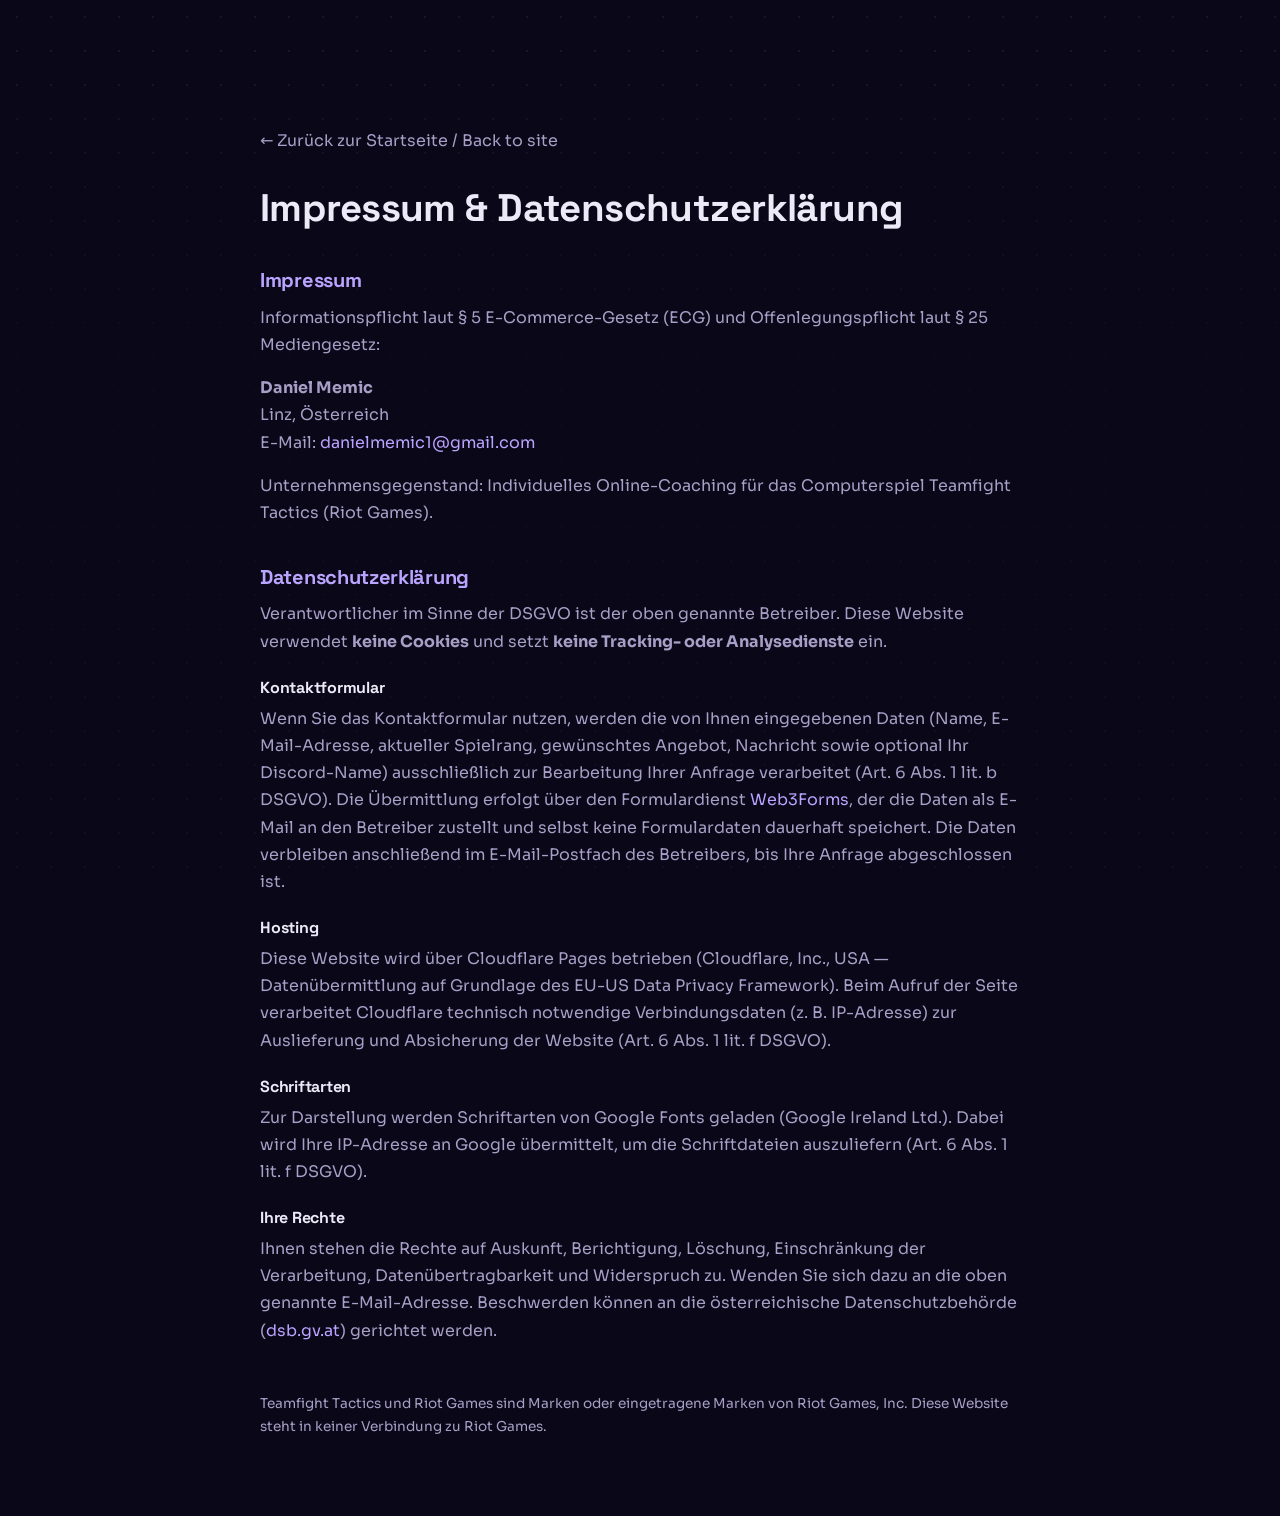
==== legal.html @ 5e313c7e "Add Impressum/privacy page, footer link; show peak ladder rank #34" ====
<!DOCTYPE html>
<html lang="de">
<head>
  <meta charset="UTF-8">
  <meta name="viewport" content="width=device-width, initial-scale=1.0">
  <title>Impressum &amp; Datenschutz — Challenger TFT Coaching</title>
  <meta name="description" content="Impressum und Datenschutzerklärung von Challenger TFT Coaching.">
  <meta name="robots" content="noindex, follow">
  <meta name="theme-color" content="#0a0718">

  <link rel="icon" href="assets/logo.png" type="image/png">

  <link rel="preconnect" href="https://fonts.googleapis.com">
  <link rel="preconnect" href="https://fonts.gstatic.com" crossorigin>
  <link href="https://fonts.googleapis.com/css2?family=Space+Grotesk:wght@500;600;700&family=Sora:wght@400;600;700&display=swap" rel="stylesheet">

  <link rel="stylesheet" href="styles.css">
  <style>
    .legal { padding: 8rem 0 4rem; }
    .legal h1 { font-family: var(--font-display); font-size: clamp(1.8rem, 4vw, 2.4rem); margin: 0 0 2.5rem; }
    .legal h2 { font-family: var(--font-display); font-size: 1.25rem; margin: 2.5rem 0 0.75rem; color: var(--violet-soft); }
    .legal h3 { font-size: 1rem; margin: 1.5rem 0 0.5rem; }
    .legal p, .legal li { color: var(--muted); line-height: 1.7; }
    .legal a { color: var(--violet-soft); }
    .legal .backlink { display: inline-block; margin-bottom: 2rem; color: var(--muted); }
    .legal .backlink:hover { color: var(--ink); }
  </style>
</head>
<body>
  <main class="legal">
    <div class="container container--narrow">
      <a class="backlink" href="./">&larr; Zurück zur Startseite / Back to site</a>

      <h1>Impressum &amp; Datenschutzerklärung</h1>

      <h2>Impressum</h2>
      <p>Informationspflicht laut §&nbsp;5 E-Commerce-Gesetz (ECG) und Offenlegungspflicht laut §&nbsp;25 Mediengesetz:</p>
      <p>
        <strong>Daniel Memic</strong><br>
        Linz, Österreich<br>
        E-Mail: <a href="mailto:danielmemic1@gmail.com">danielmemic1@gmail.com</a>
      </p>
      <p>Unternehmensgegenstand: Individuelles Online-Coaching für das Computerspiel Teamfight Tactics (Riot Games).</p>

      <h2>Datenschutzerklärung</h2>
      <p>Verantwortlicher im Sinne der DSGVO ist der oben genannte Betreiber. Diese Website verwendet <strong>keine Cookies</strong> und setzt <strong>keine Tracking- oder Analysedienste</strong> ein.</p>

      <h3>Kontaktformular</h3>
      <p>Wenn Sie das Kontaktformular nutzen, werden die von Ihnen eingegebenen Daten (Name, E-Mail-Adresse, aktueller Spielrang, gewünschtes Angebot, Nachricht sowie optional Ihr Discord-Name) ausschließlich zur Bearbeitung Ihrer Anfrage verarbeitet (Art.&nbsp;6 Abs.&nbsp;1 lit.&nbsp;b DSGVO). Die Übermittlung erfolgt über den Formulardienst <a href="https://web3forms.com" rel="noopener" target="_blank">Web3Forms</a>, der die Daten als E-Mail an den Betreiber zustellt und selbst keine Formulardaten dauerhaft speichert. Die Daten verbleiben anschließend im E-Mail-Postfach des Betreibers, bis Ihre Anfrage abgeschlossen ist.</p>

      <h3>Hosting</h3>
      <p>Diese Website wird über Cloudflare Pages betrieben (Cloudflare, Inc., USA — Datenübermittlung auf Grundlage des EU-US Data Privacy Framework). Beim Aufruf der Seite verarbeitet Cloudflare technisch notwendige Verbindungsdaten (z.&nbsp;B. IP-Adresse) zur Auslieferung und Absicherung der Website (Art.&nbsp;6 Abs.&nbsp;1 lit.&nbsp;f DSGVO).</p>

      <h3>Schriftarten</h3>
      <p>Zur Darstellung werden Schriftarten von Google Fonts geladen (Google Ireland Ltd.). Dabei wird Ihre IP-Adresse an Google übermittelt, um die Schriftdateien auszuliefern (Art.&nbsp;6 Abs.&nbsp;1 lit.&nbsp;f DSGVO).</p>

      <h3>Ihre Rechte</h3>
      <p>Ihnen stehen die Rechte auf Auskunft, Berichtigung, Löschung, Einschränkung der Verarbeitung, Datenübertragbarkeit und Widerspruch zu. Wenden Sie sich dazu an die oben genannte E-Mail-Adresse. Beschwerden können an die österreichische Datenschutzbehörde (<a href="https://www.dsb.gv.at" rel="noopener" target="_blank">dsb.gv.at</a>) gerichtet werden.</p>

      <p style="margin-top: 3rem; font-size: 0.85rem;">Teamfight Tactics und Riot Games sind Marken oder eingetragene Marken von Riot Games, Inc. Diese Website steht in keiner Verbindung zu Riot Games.</p>
    </div>
  </main>
</body>
</html>
---- styles.css ----
/* ============================================================
   VARIANT B — "Hextech Arcane"
   Deep navy-violet, animated gradient orbs, glassmorphism,
   violet primary + gold reserved for rank badge / primary CTA.
   ============================================================ */

:root {
  color-scheme: dark;

  --bg: #0a0718;
  --ink: #edeaf8;
  --muted: #a79fc6;

  --violet: #7c5cff;
  --violet-deep: #9d4edd;
  --violet-soft: #b9a4ff;
  --violet-text: #cfc2ff;

  --gold: #f2c05e;
  --gold-deep: #e2a53c;
  --gold-text: #f5cd7d;

  --glass: rgba(255, 255, 255, 0.045);
  --glass-strong: rgba(255, 255, 255, 0.075);
  --line: rgba(255, 255, 255, 0.09);
  --line-strong: rgba(255, 255, 255, 0.18);

  --radius: 18px;
  --font-display: "Space Grotesk", "Segoe UI", system-ui, sans-serif;
  --font-body: "Sora", "Segoe UI", system-ui, sans-serif;
}

/* ---------- Reset & base ---------- */

*,
*::before,
*::after {
  box-sizing: border-box;
}

html {
  scroll-padding-top: 96px;
}

@media (prefers-reduced-motion: no-preference) {
  html {
    scroll-behavior: smooth;
  }
}

body {
  margin: 0;
  background: var(--bg);
  color: var(--ink);
  font-family: var(--font-body);
  font-size: 1rem;
  line-height: 1.65;
  -webkit-font-smoothing: antialiased;
  overflow-x: hidden;
}

/* faint dot grid overlay */
body::before {
  content: "";
  position: fixed;
  inset: 0;
  z-index: -1;
  pointer-events: none;
  background-image: radial-gradient(rgba(255, 255, 255, 0.07) 1px, transparent 1.4px);
  background-size: 34px 34px;
  -webkit-mask-image: linear-gradient(to bottom, rgba(0, 0, 0, 0.9), rgba(0, 0, 0, 0.2) 45%, rgba(0, 0, 0, 0.55));
  mask-image: linear-gradient(to bottom, rgba(0, 0, 0, 0.9), rgba(0, 0, 0, 0.2) 45%, rgba(0, 0, 0, 0.55));
}

h1,
h2,
h3 {
  font-family: var(--font-display);
  line-height: 1.12;
  margin: 0 0 0.6em;
  letter-spacing: -0.015em;
}

p {
  margin: 0 0 1em;
}

a {
  color: var(--violet-text);
  text-decoration: none;
}

::selection {
  background: rgba(124, 92, 255, 0.45);
  color: #fff;
}

:focus-visible {
  outline: 2px solid var(--violet-soft);
  outline-offset: 3px;
  border-radius: 4px;
}

.skip-link {
  position: absolute;
  left: 1rem;
  top: -3.5rem;
  z-index: 100;
  padding: 0.6rem 1rem;
  background: var(--violet);
  color: #fff;
  border-radius: 8px;
  font-weight: 600;
  transition: top 0.2s ease;
}

.skip-link:focus-visible {
  top: 1rem;
}

.visually-hidden {
  position: absolute !important;
  width: 1px;
  height: 1px;
  margin: -1px;
  padding: 0;
  overflow: hidden;
  clip: rect(0 0 0 0);
  white-space: nowrap;
  border: 0;
}

/* ---------- Layout ---------- */

.container {
  width: min(1120px, 100% - clamp(2rem, 6vw, 4rem));
  margin-inline: auto;
}

.container--narrow {
  width: min(760px, 100% - clamp(2rem, 6vw, 4rem));
}

.section {
  padding-block: clamp(4rem, 9vw, 7.5rem);
  /* Anchor offset is handled once by scroll-padding-top on <html>. */
}

.section__head {
  max-width: 640px;
  margin-bottom: clamp(2rem, 5vw, 3.5rem);
}

.section__head h2 {
  font-size: clamp(1.9rem, 4.5vw, 2.9rem);
  font-weight: 700;
}

.section__head h2::after {
  content: "";
  display: block;
  width: 64px;
  height: 3px;
  margin-top: 0.55em;
  border-radius: 3px;
  background: linear-gradient(90deg, var(--violet), var(--violet-deep));
  box-shadow: 0 0 14px rgba(124, 92, 255, 0.7);
}

.eyebrow {
  font-family: var(--font-display);
  font-size: 0.78rem;
  font-weight: 600;
  letter-spacing: 0.22em;
  text-transform: uppercase;
  color: var(--violet-soft);
  margin-bottom: 0.9rem;
}

.lede {
  color: var(--muted);
  font-size: 1.06rem;
  max-width: 56ch;
}

/* ---------- Animated gradient orbs ---------- */

.orbs {
  position: fixed;
  inset: 0;
  z-index: -2;
  overflow: hidden;
  pointer-events: none;
}

.orb {
  position: absolute;
  border-radius: 50%;
  filter: blur(110px);
  opacity: 0.55;
  will-change: transform;
}

.orb--violet {
  width: 46vw;
  height: 46vw;
  min-width: 420px;
  min-height: 420px;
  top: -14%;
  left: -10%;
  background: radial-gradient(circle at 32% 32%, #7c5cff 0%, transparent 66%);
  animation: drift-a 26s ease-in-out infinite alternate;
}

.orb--magenta {
  width: 42vw;
  height: 42vw;
  min-width: 380px;
  min-height: 380px;
  bottom: -20%;
  right: -12%;
  background: radial-gradient(circle at 60% 40%, #9d4edd 0%, transparent 66%);
  animation: drift-b 32s ease-in-out infinite alternate;
}

.orb--blue {
  width: 34vw;
  height: 34vw;
  min-width: 300px;
  min-height: 300px;
  top: 38%;
  left: 52%;
  opacity: 0.38;
  background: radial-gradient(circle at 45% 55%, #3b2fa6 0%, transparent 66%);
  animation: drift-c 38s ease-in-out infinite alternate;
}

@keyframes drift-a {
  to {
    transform: translate(9vw, 12vh) scale(1.15);
  }
}

@keyframes drift-b {
  to {
    transform: translate(-10vw, -9vh) scale(1.1);
  }
}

@keyframes drift-c {
  to {
    transform: translate(-7vw, 8vh) scale(0.92);
  }
}

/* ---------- Glass surfaces ---------- */

.glass {
  background: linear-gradient(160deg, rgba(255, 255, 255, 0.07), rgba(255, 255, 255, 0.02));
  border: 1px solid var(--line);
  border-radius: var(--radius);
  -webkit-backdrop-filter: blur(14px);
  backdrop-filter: blur(14px);
  box-shadow: 0 18px 44px rgba(4, 2, 14, 0.5);
}

/* ---------- Buttons ---------- */

.btn {
  display: inline-flex;
  align-items: center;
  justify-content: center;
  gap: 0.5rem;
  padding: 0.85rem 1.75rem;
  border: 0;
  border-radius: 12px;
  font-family: var(--font-display);
  font-size: 1rem;
  font-weight: 700;
  letter-spacing: 0.015em;
  cursor: pointer;
  transition: transform 0.18s ease, box-shadow 0.18s ease, filter 0.18s ease, border-color 0.18s ease;
}

.btn--gold {
  background: linear-gradient(135deg, #f7d68a 0%, var(--gold) 45%, var(--gold-deep) 100%);
  color: #241338;
  box-shadow:
    0 0 22px rgba(242, 192, 94, 0.35),
    0 8px 24px rgba(4, 2, 14, 0.55),
    inset 0 1px 0 rgba(255, 255, 255, 0.55);
}

.btn--gold:hover {
  transform: translateY(-2px);
  filter: brightness(1.06);
  box-shadow:
    0 0 34px rgba(242, 192, 94, 0.5),
    0 12px 28px rgba(4, 2, 14, 0.6),
    inset 0 1px 0 rgba(255, 255, 255, 0.55);
}

.btn--ghost {
  background: rgba(124, 92, 255, 0.08);
  border: 1px solid rgba(155, 124, 255, 0.45);
  color: var(--violet-text);
  -webkit-backdrop-filter: blur(10px);
  backdrop-filter: blur(10px);
}

.btn--ghost:hover {
  transform: translateY(-2px);
  border-color: rgba(185, 164, 255, 0.8);
  box-shadow: 0 0 22px rgba(124, 92, 255, 0.3);
}

.btn--small {
  padding: 0.55rem 1.15rem;
  font-size: 0.9rem;
  border-radius: 10px;
}

.btn--block {
  width: 100%;
}

.btn:disabled {
  opacity: 0.65;
  cursor: wait;
  transform: none;
}

/* ---------- "Not configured" hint ---------- */

.cfg-missing {
  text-decoration-line: underline;
  text-decoration-style: dashed;
  text-decoration-color: rgba(185, 164, 255, 0.65);
  text-decoration-thickness: 1px;
  text-underline-offset: 0.28em;
  cursor: help;
}

/* ---------- Nav ---------- */

.nav {
  position: fixed;
  inset-inline: 0;
  top: 0;
  z-index: 50;
  background: rgba(10, 7, 24, 0.62);
  -webkit-backdrop-filter: blur(16px);
  backdrop-filter: blur(16px);
  border-bottom: 1px solid var(--line);
}

/* Full-width bar: brand hugs the left edge, CTA the right, links spread between.
   Scoped selector so it also beats the large-screen .container width overrides. */
.nav .nav__inner {
  display: flex;
  align-items: center;
  justify-content: space-between;
  gap: 1rem;
  height: 68px;
  width: calc(100% - clamp(2rem, 4vw, 3.5rem));
  max-width: none;
}

.nav__brand {
  display: inline-flex;
  align-items: center;
  gap: 0.6rem;
  font-family: var(--font-display);
  font-weight: 700;
  font-size: 1.05rem;
  color: var(--ink);
  letter-spacing: 0.01em;
}

.nav__brand em {
  font-style: normal;
  color: var(--violet-soft);
}

.nav__hex {
  color: var(--violet);
  filter: drop-shadow(0 0 6px rgba(124, 92, 255, 0.7));
}

.nav__logo {
  width: 34px;
  height: 34px;
  border-radius: 50%;
  display: block;
  box-shadow:
    0 0 0 2px rgba(157, 141, 241, 0.55),
    0 0 14px rgba(124, 92, 255, 0.65);
}

.nav__links {
  display: flex;
  flex: 1;
  justify-content: space-evenly;
  gap: 1rem;
}

.nav__links a {
  color: var(--muted);
  font-size: 0.92rem;
  font-weight: 600;
  transition: color 0.15s ease;
}

.nav__links a:hover {
  color: var(--ink);
}

/* ---------- Hero ---------- */

.hero {
  min-height: 100svh;
  display: flex;
  align-items: center;
  padding-block: clamp(7rem, 16vh, 10rem) clamp(4rem, 9vh, 6rem);
  position: relative;
}

.hero__inner {
  display: flex;
  flex-direction: column;
  align-items: center;
  text-align: center;
}

.hero__title {
  font-size: clamp(2.5rem, 7.2vw, 4.75rem);
  font-weight: 700;
  letter-spacing: -0.025em;
  margin-block: 0.35em 0.4em;
  text-wrap: balance;
}

.grad {
  background: linear-gradient(100deg, var(--violet-soft) 0%, var(--violet) 45%, var(--violet-deep) 100%);
  -webkit-background-clip: text;
  background-clip: text;
  color: transparent;
  filter: drop-shadow(0 0 26px rgba(124, 92, 255, 0.45));
}

.hero__sub {
  color: var(--muted);
  font-size: clamp(1.02rem, 1.6vw, 1.2rem);
  max-width: 58ch;
  margin-bottom: 2.2rem;
}

.hero__cta {
  display: flex;
  flex-wrap: wrap;
  justify-content: center;
  gap: 0.9rem;
  margin-bottom: 2.4rem;
}

.hero__trust {
  display: flex;
  flex-wrap: wrap;
  justify-content: center;
  gap: 0.5rem 1.75rem;
  margin: 0;
  padding: 0;
  list-style: none;
  color: var(--muted);
  font-size: 0.85rem;
  letter-spacing: 0.04em;
}

.hero__trust li {
  display: inline-flex;
  align-items: center;
  gap: 0.55rem;
}

.hero__trust li::before {
  content: "";
  width: 5px;
  height: 5px;
  border-radius: 50%;
  background: var(--violet);
  box-shadow: 0 0 8px rgba(124, 92, 255, 0.9);
}

/* ---------- Rank badge (gold reserved) ---------- */

.rank-badge {
  display: inline-flex;
  align-items: center;
  gap: 0.55rem;
  padding: 0.55rem 1.1rem;
  border-radius: 999px;
  border: 1px solid rgba(242, 192, 94, 0.4);
  background: linear-gradient(160deg, rgba(242, 192, 94, 0.12), rgba(242, 192, 94, 0.03));
  -webkit-backdrop-filter: blur(10px);
  backdrop-filter: blur(10px);
  color: var(--gold-text);
  font-family: var(--font-display);
  font-weight: 600;
  font-size: 0.95rem;
  letter-spacing: 0.03em;
  box-shadow:
    0 0 24px rgba(242, 192, 94, 0.18),
    inset 0 1px 0 rgba(255, 255, 255, 0.12);
}

.rank-badge__label {
  font-size: 0.68rem;
  font-weight: 700;
  text-transform: uppercase;
  letter-spacing: 0.22em;
  color: rgba(245, 205, 125, 0.75);
  border-right: 1px solid rgba(242, 192, 94, 0.35);
  padding-right: 0.6rem;
}

/* ---------- Credentials ---------- */

.stats {
  display: grid;
  grid-template-columns: repeat(3, 1fr);
  gap: clamp(0.9rem, 2vw, 1.4rem);
  margin-bottom: 1.6rem;
}

.stat {
  padding: clamp(1.4rem, 2.5vw, 1.9rem);
  transition: transform 0.2s ease, border-color 0.2s ease, box-shadow 0.2s ease;
}

.stat:hover {
  transform: translateY(-4px);
  border-color: rgba(155, 124, 255, 0.4);
  box-shadow: 0 22px 48px rgba(4, 2, 14, 0.6), 0 0 28px rgba(124, 92, 255, 0.14);
}

.stat__label {
  font-size: 0.76rem;
  font-weight: 600;
  text-transform: uppercase;
  letter-spacing: 0.18em;
  color: var(--muted);
  margin-bottom: 0.5rem;
}

.stat__value {
  font-family: var(--font-display);
  font-size: clamp(1.35rem, 2.6vw, 1.8rem);
  font-weight: 700;
  margin: 0;
  color: var(--ink);
}

.stat__value--gold {
  color: var(--gold-text);
  text-shadow: 0 0 22px rgba(242, 192, 94, 0.35);
}

.proof {
  display: flex;
  flex-wrap: wrap;
  align-items: center;
  justify-content: space-between;
  gap: 0.9rem 1.5rem;
  padding: 1.1rem 1.4rem;
  border: 1px dashed var(--line-strong);
  border-radius: var(--radius);
}

.proof__id {
  margin: 0;
  color: var(--muted);
  font-size: 0.95rem;
}

.proof__id span {
  color: var(--ink);
  font-weight: 600;
}

/* ---------- Offerings ---------- */

.offer-group {
  margin-bottom: clamp(2.25rem, 4vw, 3.25rem);
}

.offer-group:last-child {
  margin-bottom: 0;
}

.offer-group__title {
  font-size: 1.25rem;
  margin-bottom: 1.1rem;
}

.offers {
  display: grid;
  grid-template-columns: repeat(3, 1fr);
  gap: clamp(0.9rem, 2vw, 1.4rem);
}

.offers--two {
  grid-template-columns: repeat(2, 1fr);
}

.offer {
  position: relative;
  display: flex;
  flex-direction: column;
  padding: clamp(1.5rem, 2.5vw, 1.9rem);
  transition: transform 0.2s ease, border-color 0.2s ease, box-shadow 0.2s ease;
}

.offer:hover {
  transform: translateY(-4px);
  border-color: rgba(155, 124, 255, 0.45);
  box-shadow: 0 22px 48px rgba(4, 2, 14, 0.6), 0 0 30px rgba(124, 92, 255, 0.16);
}

/* "Most popular" — gold stays reserved for rank / highlight accents */
.offer--popular {
  border-color: rgba(242, 192, 94, 0.4);
  box-shadow: 0 18px 44px rgba(4, 2, 14, 0.5), 0 0 26px rgba(242, 192, 94, 0.14);
}

.offer--popular:hover {
  border-color: rgba(242, 192, 94, 0.6);
  box-shadow: 0 22px 48px rgba(4, 2, 14, 0.6), 0 0 34px rgba(242, 192, 94, 0.22);
}

.offer__tag {
  display: inline-flex;
  align-items: center;
  align-self: flex-start;
  padding: 0.28rem 0.75rem;
  margin: 0 0 0.9rem;
  border-radius: 999px;
  font-family: var(--font-display);
  font-size: 0.68rem;
  font-weight: 700;
  letter-spacing: 0.18em;
  text-transform: uppercase;
}

.offer__tag--gold {
  color: var(--gold-text);
  border: 1px solid rgba(242, 192, 94, 0.4);
  background: linear-gradient(160deg, rgba(242, 192, 94, 0.14), rgba(242, 192, 94, 0.04));
  box-shadow: 0 0 18px rgba(242, 192, 94, 0.16);
}

.offer__tag--violet {
  color: var(--violet-text);
  border: 1px solid rgba(155, 124, 255, 0.35);
  background: rgba(124, 92, 255, 0.1);
}

.offer__meta {
  font-size: 0.76rem;
  font-weight: 600;
  text-transform: uppercase;
  letter-spacing: 0.18em;
  color: var(--muted);
  margin: 0 0 0.5rem;
}

.offer h4 {
  font-family: var(--font-display);
  font-size: 1.12rem;
  line-height: 1.12;
  letter-spacing: -0.015em;
  margin: 0 0 0.45em;
}

.offer__desc {
  color: var(--muted);
  font-size: 0.93rem;
  margin: 0 0 1.1rem;
}

.offer__perk {
  display: inline-flex;
  align-items: center;
  gap: 0.55rem;
  color: var(--violet-text);
  font-size: 0.85rem;
  margin: 0 0 1.1rem;
}

.offer__perk::before {
  content: "";
  flex: none;
  width: 5px;
  height: 5px;
  border-radius: 50%;
  background: var(--violet);
  box-shadow: 0 0 8px rgba(124, 92, 255, 0.9);
}

.offer__price {
  font-family: var(--font-display);
  font-size: 1.3rem;
  font-weight: 700;
  color: var(--ink);
  margin: auto 0 1.1rem;
  padding-top: 1rem;
  border-top: 1px solid var(--line);
}

/* ---------- Custom offer strip ---------- */

.custom-offer {
  display: flex;
  flex-wrap: wrap;
  align-items: center;
  justify-content: space-between;
  gap: 1rem 2rem;
  padding: clamp(1.4rem, 2.5vw, 1.9rem);
  margin-top: clamp(0.9rem, 2vw, 1.4rem);
}

.custom-offer__copy h4 {
  font-family: var(--font-display);
  font-size: 1.12rem;
  line-height: 1.12;
  letter-spacing: -0.015em;
  margin: 0 0 0.4em;
}

.custom-offer__copy p {
  color: var(--muted);
  font-size: 0.93rem;
  margin: 0;
}

.custom-offer__actions {
  display: flex;
  flex-direction: column;
  align-items: flex-start;
  gap: 0.65rem;
}

/* ---------- Direct e-mail link (config-gated) ---------- */

.link-mail {
  color: var(--violet-text);
  font-size: 0.88rem;
  text-decoration: underline;
  text-underline-offset: 0.28em;
  text-decoration-color: rgba(185, 164, 255, 0.45);
  transition: color 0.15s ease, text-decoration-color 0.15s ease;
}

.link-mail:hover {
  color: var(--ink);
  text-decoration-color: rgba(185, 164, 255, 0.9);
}

.link-mail.cfg-missing {
  text-decoration-style: dashed;
  text-decoration-color: rgba(185, 164, 255, 0.65);
  text-decoration-thickness: 1px;
  cursor: help;
}

/* ---------- What you'll learn ---------- */

.cards {
  display: grid;
  grid-template-columns: repeat(auto-fit, minmax(235px, 1fr));
  gap: clamp(0.9rem, 2vw, 1.4rem);
}

.card {
  padding: clamp(1.5rem, 2.5vw, 1.9rem);
  transition: transform 0.2s ease, border-color 0.2s ease, box-shadow 0.2s ease;
}

.card:hover {
  transform: translateY(-4px);
  border-color: rgba(155, 124, 255, 0.45);
  box-shadow: 0 22px 48px rgba(4, 2, 14, 0.6), 0 0 30px rgba(124, 92, 255, 0.16);
}

.card__icon {
  display: inline-flex;
  align-items: center;
  justify-content: center;
  width: 48px;
  height: 48px;
  margin-bottom: 1.1rem;
  border-radius: 13px;
  color: var(--violet-soft);
  background: rgba(124, 92, 255, 0.12);
  border: 1px solid rgba(155, 124, 255, 0.3);
  box-shadow: 0 0 18px rgba(124, 92, 255, 0.18);
}

.card h3 {
  font-size: 1.12rem;
  margin-bottom: 0.45em;
}

.card p {
  color: var(--muted);
  font-size: 0.93rem;
  margin: 0;
}

/* ---------- Testimonials ---------- */

.testimonials {
  display: grid;
  grid-template-columns: repeat(3, 1fr);
  gap: clamp(0.9rem, 2vw, 1.4rem);
}

.testimonial {
  display: flex;
  flex-direction: column;
  margin: 0;
  padding: clamp(1.5rem, 2.5vw, 1.9rem);
  transition: transform 0.2s ease, border-color 0.2s ease, box-shadow 0.2s ease;
}

.testimonial:hover {
  transform: translateY(-4px);
  border-color: rgba(155, 124, 255, 0.45);
  box-shadow: 0 22px 48px rgba(4, 2, 14, 0.6), 0 0 30px rgba(124, 92, 255, 0.16);
}

.testimonial__quote {
  margin: 0 0 1.1rem;
  color: var(--muted);
  font-size: 0.93rem;
}

.testimonial__quote p {
  margin: 0;
}

.testimonial__byline {
  margin-top: auto;
  padding-top: 1rem;
  border-top: 1px solid var(--line);
}

.testimonial__name {
  font-family: var(--font-display);
  font-weight: 700;
  color: var(--ink);
  margin: 0 0 0.2rem;
}

.testimonial__rank {
  color: var(--violet-text);
  font-size: 0.85rem;
  letter-spacing: 0.03em;
  margin: 0;
}

/* ---------- How it works ---------- */

.steps {
  display: grid;
  grid-template-columns: repeat(3, 1fr);
  gap: clamp(0.9rem, 2vw, 1.4rem);
  margin: 0 0 1.75rem;
  padding: 0;
  list-style: none;
}

.step {
  position: relative;
  padding: clamp(1.5rem, 2.5vw, 2rem);
  overflow: hidden;
}

.step__num {
  display: block;
  font-family: var(--font-display);
  font-size: 2.6rem;
  font-weight: 700;
  line-height: 1;
  margin-bottom: 0.8rem;
  background: linear-gradient(120deg, var(--violet-soft), var(--violet-deep));
  -webkit-background-clip: text;
  background-clip: text;
  color: transparent;
  opacity: 0.9;
}

.step::after {
  content: "";
  position: absolute;
  inset-inline: 0;
  top: 0;
  height: 2px;
  background: linear-gradient(90deg, var(--violet), transparent 70%);
  opacity: 0.7;
}

.step h3 {
  font-size: 1.12rem;
  margin-bottom: 0.45em;
}

.step p {
  color: var(--muted);
  font-size: 0.93rem;
  margin: 0;
}

.pricing-note {
  color: var(--muted);
  font-size: 0.9rem;
  text-align: center;
  margin: 0;
}

/* ---------- Contact form ---------- */

.contact-channels {
  display: flex;
  flex-wrap: wrap;
  align-items: center;
  gap: 0.75rem 1.25rem;
  margin: calc(-1 * clamp(1rem, 2.5vw, 1.75rem)) 0 clamp(1.6rem, 3vw, 2.25rem);
}

.contact-panel {
  padding: clamp(1.5rem, 4vw, 2.75rem);
}

.form-row {
  display: grid;
  grid-template-columns: 1fr 1fr;
  gap: 1.1rem;
}

.form-field {
  display: flex;
  flex-direction: column;
  gap: 0.45rem;
  margin-bottom: 1.15rem;
}

.form-field label {
  font-family: var(--font-display);
  font-size: 0.86rem;
  font-weight: 600;
  letter-spacing: 0.04em;
  color: var(--ink);
}

.form-field input,
.form-field select,
.form-field textarea {
  width: 100%;
  padding: 0.8rem 1rem;
  font-family: var(--font-body);
  font-size: 0.96rem;
  color: var(--ink);
  background: rgba(255, 255, 255, 0.05);
  border: 1px solid rgba(255, 255, 255, 0.14);
  border-radius: 12px;
  transition: border-color 0.15s ease, box-shadow 0.15s ease;
}

.form-field input::placeholder,
.form-field textarea::placeholder {
  color: rgba(167, 159, 198, 0.6);
}

.form-field select {
  appearance: none;
  -webkit-appearance: none;
  background-color: #16112e;
  background-image: url("data:image/svg+xml,%3Csvg xmlns='http://www.w3.org/2000/svg' viewBox='0 0 16 16'%3E%3Cpath d='m4 6 4 4 4-4' fill='none' stroke='%23b9a4ff' stroke-width='1.8' stroke-linecap='round' stroke-linejoin='round'/%3E%3C/svg%3E");
  background-repeat: no-repeat;
  background-position: right 0.9rem center;
  background-size: 16px;
  cursor: pointer;
}

.form-field select:invalid {
  color: rgba(167, 159, 198, 0.6);
}

.form-field textarea {
  resize: vertical;
  min-height: 130px;
}

.form-field input:focus-visible,
.form-field select:focus-visible,
.form-field textarea:focus-visible {
  outline: none;
  border-color: var(--violet);
  box-shadow: 0 0 0 3px rgba(124, 92, 255, 0.25);
}

.form-hint {
  margin: 0.9rem 0 0;
  text-align: center;
  font-size: 0.82rem;
  color: var(--muted);
}

/* honeypot — visually hidden, still in the DOM for bots */
.hp-field {
  position: absolute !important;
  width: 1px;
  height: 1px;
  margin: -1px;
  padding: 0;
  overflow: hidden;
  clip: rect(0 0 0 0);
  white-space: nowrap;
  border: 0;
}

.form-status {
  margin: 1rem 0 0;
  font-size: 0.92rem;
  text-align: center;
}

.form-status:empty {
  display: none;
}

.form-status.is-warn {
  color: var(--gold-text);
}

.form-status.is-error {
  color: #ff9ba8;
}

.form-status a {
  color: inherit;
  text-decoration: underline;
  text-underline-offset: 0.2em;
}

.form-success {
  text-align: center;
  padding: clamp(1rem, 3vw, 2rem) 0.5rem;
  color: var(--ink);
}

.form-success svg {
  color: var(--violet-soft);
  filter: drop-shadow(0 0 12px rgba(124, 92, 255, 0.6));
  margin-bottom: 0.9rem;
}

.form-success h3 {
  font-size: 1.25rem;
  margin-bottom: 0.4em;
}

.form-success p {
  color: var(--muted);
  margin: 0;
}

/* ---------- Footer ---------- */

.footer {
  border-top: 1px solid var(--line);
  padding-block: 2.5rem 2.75rem;
  background: rgba(8, 5, 18, 0.55);
  -webkit-backdrop-filter: blur(12px);
  backdrop-filter: blur(12px);
}

.footer__row {
  display: flex;
  flex-wrap: wrap;
  align-items: baseline;
  justify-content: space-between;
  gap: 0.6rem 2rem;
  margin-bottom: 1.4rem;
}

.footer__brand {
  font-family: var(--font-display);
  font-weight: 600;
  margin: 0;
}

.footer__meta {
  color: var(--muted);
  font-size: 0.9rem;
  margin: 0;
}

.footer__discord {
  color: var(--violet-text);
  font-weight: 600;
}

.footer__sep {
  margin-inline: 0.55rem;
}

.footer__disclaimer {
  color: rgba(167, 159, 198, 0.75);
  font-size: 0.78rem;
  line-height: 1.6;
  max-width: 72ch;
  margin: 0;
}

/* ---------- Scroll reveal ---------- */
/* Hiding is gated on html.js so content stays visible if JS never runs. */

html.js .reveal {
  opacity: 0;
  transform: translateY(26px);
  transition: opacity 0.6s ease, transform 0.6s ease;
}

html.js .reveal.in {
  opacity: 1;
  transform: none;
}

/* stagger siblings a touch */
.cards .reveal:nth-child(2),
.offers .reveal:nth-child(2),
.steps .reveal:nth-child(2),
.testimonials .reveal:nth-child(2),
.stats + .proof {
  transition-delay: 0.08s;
}

.cards .reveal:nth-child(3),
.offers .reveal:nth-child(3),
.steps .reveal:nth-child(3),
.testimonials .reveal:nth-child(3) {
  transition-delay: 0.16s;
}

.cards .reveal:nth-child(4) {
  transition-delay: 0.24s;
}

/* ---------- Responsive ---------- */

/* Large screens: raise the type/spacing scale and content width so the layout
   fills QHD+ monitors at 100% zoom instead of floating in empty background. */
@media (min-width: 1800px) {
  html {
    font-size: 18px;
  }

  .container {
    width: min(1260px, 100% - clamp(2rem, 6vw, 4rem));
  }

  .container--narrow {
    width: min(860px, 100% - clamp(2rem, 6vw, 4rem));
  }
}

@media (min-width: 2400px) {
  html {
    font-size: 20px;
  }

  .container {
    width: min(1400px, 100% - clamp(2rem, 6vw, 4rem));
  }
}

@media (max-width: 900px) {
  .nav__links {
    display: none;
  }

  .offers {
    grid-template-columns: 1fr;
  }

  .testimonials {
    grid-template-columns: 1fr;
  }

  .steps {
    grid-template-columns: 1fr;
  }
}

@media (max-width: 760px) {
  .stats {
    grid-template-columns: 1fr;
  }

  .proof {
    justify-content: center;
    text-align: center;
  }
}

@media (max-width: 560px) {
  .form-row {
    grid-template-columns: 1fr;
    gap: 0;
  }

  .hero__cta .btn {
    width: 100%;
  }

  .custom-offer {
    flex-direction: column;
    align-items: flex-start;
  }

  .footer__row {
    flex-direction: column;
    align-items: flex-start;
  }
}

/* ---------- Reduced motion ---------- */

@media (prefers-reduced-motion: reduce) {
  *,
  *::before,
  *::after {
    animation-duration: 0.01ms !important;
    animation-iteration-count: 1 !important;
    transition-duration: 0.01ms !important;
    scroll-behavior: auto !important;
  }

  .orb {
    animation: none !important;
  }

  html.js .reveal {
    opacity: 1;
    transform: none;
  }
}
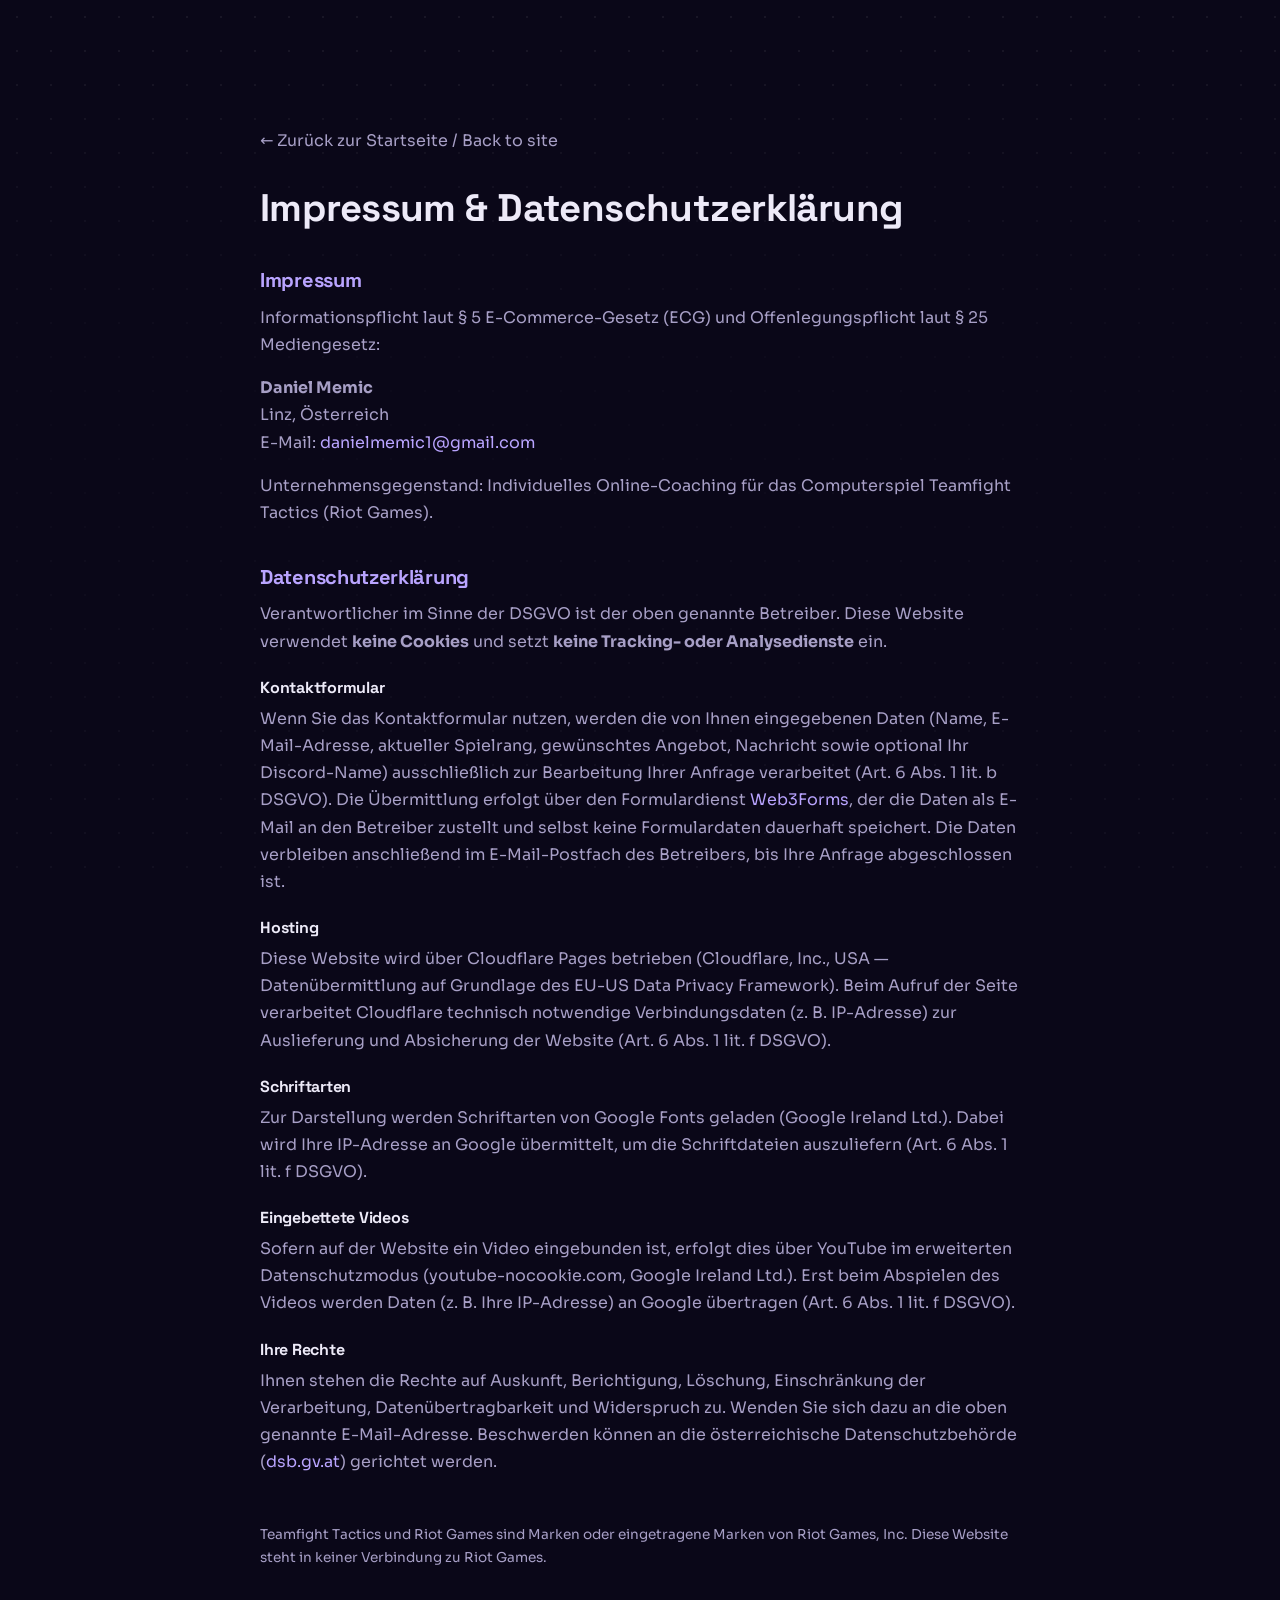
==== commit 189e38a0: "Editor-friendly config with German guide, optional text overrides, config-driven YouTube embed" ====
--- a/legal.html
+++ b/legal.html
@@ -54,6 +54,9 @@
       <h3>Schriftarten</h3>
       <p>Zur Darstellung werden Schriftarten von Google Fonts geladen (Google Ireland Ltd.). Dabei wird Ihre IP-Adresse an Google übermittelt, um die Schriftdateien auszuliefern (Art.&nbsp;6 Abs.&nbsp;1 lit.&nbsp;f DSGVO).</p>
 
+      <h3>Eingebettete Videos</h3>
+      <p>Sofern auf der Website ein Video eingebunden ist, erfolgt dies über YouTube im erweiterten Datenschutzmodus (youtube-nocookie.com, Google Ireland Ltd.). Erst beim Abspielen des Videos werden Daten (z.&nbsp;B. Ihre IP-Adresse) an Google übertragen (Art.&nbsp;6 Abs.&nbsp;1 lit.&nbsp;f DSGVO).</p>
+
       <h3>Ihre Rechte</h3>
       <p>Ihnen stehen die Rechte auf Auskunft, Berichtigung, Löschung, Einschränkung der Verarbeitung, Datenübertragbarkeit und Widerspruch zu. Wenden Sie sich dazu an die oben genannte E-Mail-Adresse. Beschwerden können an die österreichische Datenschutzbehörde (<a href="https://www.dsb.gv.at" rel="noopener" target="_blank">dsb.gv.at</a>) gerichtet werden.</p>
 
--- a/styles.css
+++ b/styles.css
@@ -606,6 +606,23 @@
   display: grid;
   grid-template-columns: repeat(3, 1fr);
   gap: clamp(0.9rem, 2vw, 1.4rem);
+}
+
+.video-frame {
+  max-width: 860px;
+  margin-inline: auto;
+  aspect-ratio: 16 / 9;
+  border: 1px solid var(--line);
+  border-radius: var(--radius);
+  overflow: hidden;
+  background: rgba(255, 255, 255, 0.03);
+}
+
+.video-frame iframe {
+  width: 100%;
+  height: 100%;
+  border: 0;
+  display: block;
 }
 
 .offers--two {
